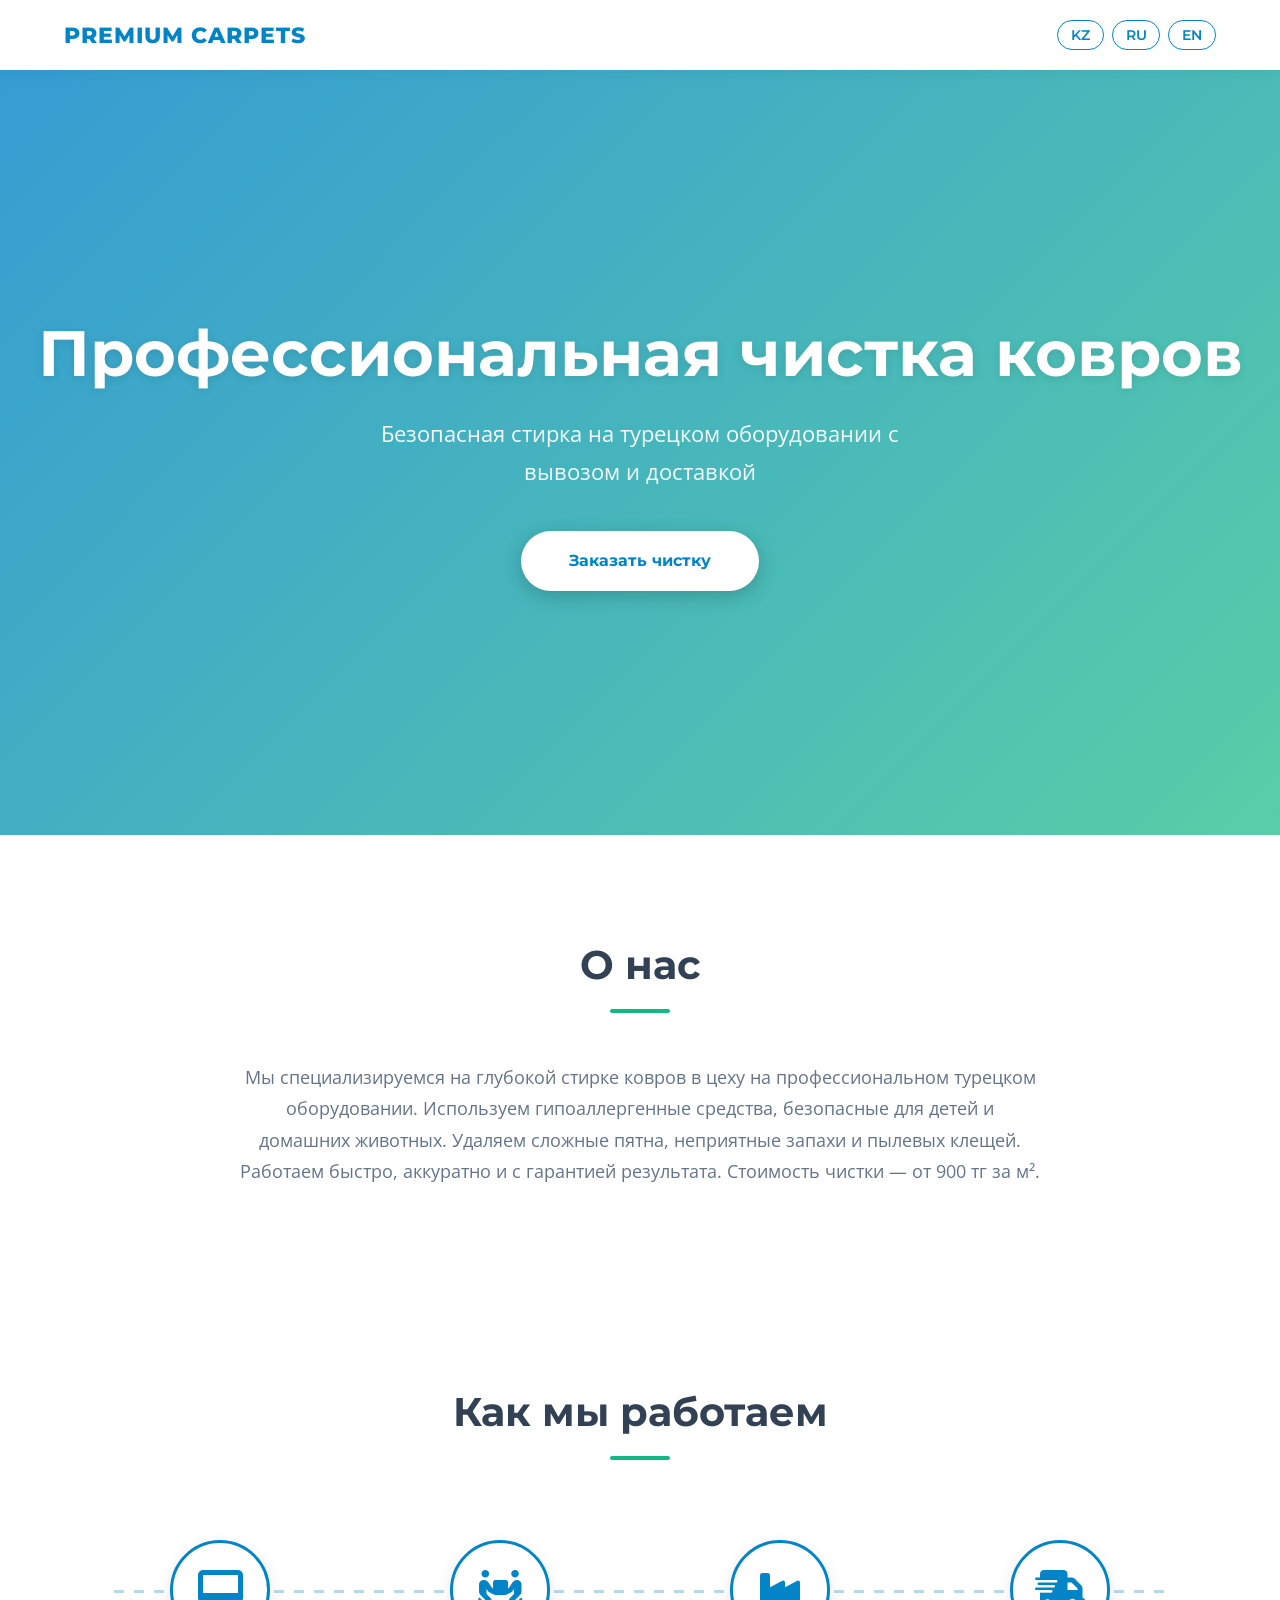
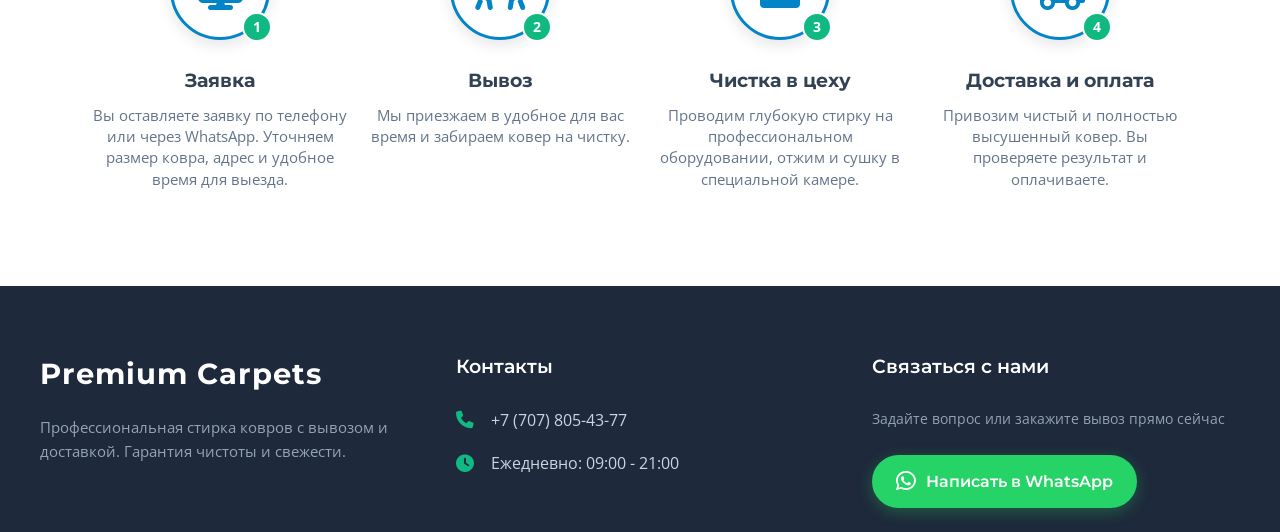
==== index.html @ a680f784 "Add files via upload" ====
<!DOCTYPE html>
<html lang="ru">
<head>
    <meta charset="UTF-8">
    <meta name="viewport" content="width=device-width, initial-scale=1.0, viewport-fit=cover">
    <meta name="theme-color" content="#f5ede4">
    <title>Premium Carpets</title>
<!-- Ускорение (оставляем) -->
<link rel="preconnect" href="https://fonts.googleapis.com">
<link rel="preconnect" href="https://fonts.gstatic.com" crossorigin>

<!-- НОВЫЕ ШРИФТЫ (Свежие, современные) -->
<link href="https://fonts.googleapis.com/css2?family=Montserrat:wght@500;600;700&family=Open+Sans:wght@400;600&display=swap" rel="stylesheet">
<link rel="stylesheet" href="https://cdnjs.cloudflare.com/ajax/libs/font-awesome/6.4.0/css/all.min.css">
<!-- ВАШ ФАЙЛ СТИЛЕЙ (Обязательно оставляем) -->
<link rel="stylesheet" href="styles.css">
</head>
<body>
    <nav class="navbar">
        <div class="logo">Premium Carpets</div>
        <div class="lang-switch">
            <button onclick="setLang('kz')">KZ</button>
            <button onclick="setLang('ru')">RU</button>
            <button onclick="setLang('en')">EN</button>
        </div>
    </nav>

   <header class="hero">
    <div class="hero-content">
        <h1 data-lang-ru="Профессиональная чистка ковров" 
            data-lang-kz="Кілемдерді кәсіби тазалау" 
            data-lang-en="Professional Carpet Cleaning">
            Профессиональная чистка ковров
        </h1>
        <p data-lang-ru="Безопасная стирка на турецком оборудовании с вывозом и доставкой" 
           data-lang-kz="Түрік жабдықтарымен қауіпсіз жуу, алып кету және жеткізу" 
           data-lang-en="Safe washing using Turkish equipment with pickup and delivery">
            Безопасная стирка на турецком оборудовании с вывозом и доставкой
        </p>
        <!-- Добавили кнопку призыва к действию -->
        <a href="#contacts" class="cta-button" 
           data-lang-ru="Заказать чистку" 
           data-lang-kz="Тапсырыс беру" 
           data-lang-en="Order Cleaning">Заказать чистку</a>
    </div>
</header>

    <section id="about" class="section">
        <h2 data-lang-ru="О нас" data-lang-kz="Біз туралы" data-lang-en="About us">О нас</h2>
        <p class="about-text" 
   data-lang-ru="Мы специализируемся на глубокой стирке ковров в цеху на профессиональном турецком оборудовании. Используем гипоаллергенные средства, безопасные для детей и домашних животных. Удаляем сложные пятна, неприятные запахи и пылевых клещей.

Работаем быстро, аккуратно и с гарантией результата.
Стоимость чистки — от 900 тг за м²." 
   data-lang-kz="Біз кілемдерге бастапқы түрін қайтарамыз. Балалар мен жануарларға қауіпсіз гипоаллергенді сусабындарды қолданамыз. Дақтарды, иістерді және шаң кенелерін 99% кетіреміз." 
   data-lang-en="We restore carpets to their original look using hypoallergenic shampoos safe for kids and pets. We remove 99% of stains, odors, and dust mites.">
   Мы специализируемся на глубокой стирке ковров в цеху на профессиональном турецком оборудовании. Используем гипоаллергенные средства, безопасные для детей и домашних животных. Удаляем сложные пятна, неприятные запахи и пылевых клещей.

Работаем быстро, аккуратно и с гарантией результата.
Стоимость чистки — от 900 тг за м².
</p>
    </section>

<section id="process" class="section">
    <h2 data-lang-ru="Как мы работаем" data-lang-kz="Біз қалай жұмыс істейміз" data-lang-en="How we work">Как мы работаем</h2>
    
    <div class="process-container">
        <!-- Шаг 1 -->
        <div class="process-step">
            <div class="step-icon-wrap">
                <i class="fa-solid fa-desktop"></i> <!-- Иконка компьютера -->
                <span class="step-number">1</span>
            </div>
            <h3 data-lang-ru="Заявка" data-lang-kz="Өтініш" data-lang-en="Request">Заявка</h3>
            <p data-lang-ru="Вы оставляете заявку по телефону или через WhatsApp. Уточняем размер ковра, адрес и удобное время для выезда." 
               data-lang-kz="Сіз сайтта немесе телефон арқылы өтінім қалдырасыз" 
               data-lang-en="You leave a request on the site">Вы оставляете заявку по телефону или через WhatsApp. Уточняем размер ковра, адрес и удобное время для выезда.</p>
        </div>

        <!-- Шаг 2 -->
        <div class="process-step">
            <div class="step-icon-wrap">
                <i class="fa-solid fa-people-carry-box"></i> <!-- Иконка грузчиков -->
                <span class="step-number">2</span>
            </div>
            <h3 data-lang-ru="Вывоз" data-lang-kz="Алып кету" data-lang-en="Pick up">Вывоз</h3>
            <p data-lang-ru="Мы приезжаем в удобное для вас время и забираем ковер на чистку." 
               data-lang-kz="Біз келіп, кілемді жинап, алып кетеміз" 
               data-lang-en="We come and pick up the carpet">Мы приезжаем в удобное для вас время и забираем ковер на чистку.</p>
        </div>

        <!-- Шаг 3 -->
        <div class="process-step">
            <div class="step-icon-wrap">
                <i class="fa-solid fa-industry"></i> <!-- Иконка фабрики/цеха -->
                <span class="step-number">3</span>
            </div>
            <h3 data-lang-ru="Чистка в цеху" data-lang-kz="Цехта тазалау" data-lang-en="Factory cleaning">Чистка в цеху</h3>
            <p data-lang-ru="Проводим глубокую стирку на профессиональном оборудовании, отжим и сушку в специальной камере." 
               data-lang-kz="Арнайы камерада жуу, сыгымдау және кептіру" 
               data-lang-en="Washing and drying in a special chamber">Проводим глубокую стирку на профессиональном оборудовании, отжим и сушку в специальной камере.</p>
        </div>

        <!-- Шаг 4 -->
        <div class="process-step">
            <div class="step-icon-wrap">
                <i class="fa-solid fa-truck-fast"></i> <!-- Иконка грузовика -->
                <span class="step-number">4</span>
            </div>
            <h3 data-lang-ru="Доставка и оплата" data-lang-kz="Жеткізу және төлеу" data-lang-en="Delivery & Pay">Доставка и оплата</h3>
            <p data-lang-ru="Привозим чистый и полностью высушенный ковер. Вы проверяете результат и оплачиваете." 
               data-lang-kz="Таза кілемді әкелеміз, сіз тексеріп, төлейсіз" 
               data-lang-en="We deliver, you check and pay">Привозим чистый и полностью высушенный ковер. Вы проверяете результат и оплачиваете.</p>
        </div>
    </div>
</section>



   <footer id="contacts" class="footer">
    <div class="footer-container">
        
        <!-- Колонка 1: Логотип и описание -->
        <div class="footer-col">
            <div class="footer-logo">Premium Carpets</div>
            <p class="footer-desc" 
               data-lang-ru="Профессиональная стирка ковров с вывозом и доставкой. Гарантия чистоты и свежести." 
               data-lang-kz="Кілемдерді алып кету және жеткізу арқылы кәсіби жуу. Тазалық пен балғындық кепілдігі." 
               data-lang-en="Professional carpet cleaning with pickup and delivery. Guarantee of cleanliness.">
               Профессиональная стирка ковров с вывозом и доставкой. Гарантия чистоты и свежести.
            </p>
        </div>

        <!-- Колонка 2: Контакты -->
        <div class="footer-col">
            <h3 data-lang-ru="Контакты" data-lang-kz="Байланыс" data-lang-en="Contacts">Контакты</h3>
            <ul class="contact-list">
                <li>
                    <i class="fa-solid fa-phone"></i>
                    <a href="tel:+77078054377">+7 (707) 805-43-77</a>
                </li>
                <li>
                    <i class="fa-solid fa-clock"></i>
                    <span data-lang-ru="Ежедневно: 09:00 - 21:00" data-lang-kz="Күнделікті: 09:00 - 21:00" data-lang-en="Daily: 09:00 - 21:00">Ежедневно: 09:00 - 21:00</span>
                </li>
            </ul>
        </div>

        <!-- Колонка 3: Кнопка WhatsApp -->
        <div class="footer-col">
            <h3 data-lang-ru="Связаться с нами" data-lang-kz="Бізбен байланысу" data-lang-en="Contact Us">Связаться с нами</h3>
            <p class="footer-subtext" data-lang-ru="Задайте вопрос или закажите вывоз прямо сейчас" data-lang-kz="Сұрақ қойыңыз немесе қазір тапсырыс беріңіз" data-lang-en="Ask a question or order now">Задайте вопрос или закажите вывоз прямо сейчас</p>
            
            <!-- ВАЖНО: Замените номер телефона после wa.me/ на свой (без плюса, начиная с 7) -->
            <a href="https://wa.me/77078054377" class="whatsapp-btn" target="_blank">
                <i class="fa-brands fa-whatsapp"></i> 
                <span data-lang-ru="Написать в WhatsApp" data-lang-kz="WhatsApp-қа жазу" data-lang-en="Chat on WhatsApp">Написать в WhatsApp</span>
            </a>
            
        </div>
    </div>
</footer>

    <script>
        function setLang(lang) {
            document.querySelectorAll('[data-lang-ru]').forEach(el => {
                const text = el.getAttribute('data-lang-' + lang);
                if (text) el.textContent = text;
            });
        }
    </script>
</body>
</html>
---- styles.css ----
:root {
    /* Новая палитра "Свежесть и Чистота" */
    --primary-color: #0284c7;  /* Насыщенный синий */
    --primary-light: #e0f2fe;  /* Светло-голубой фон */
    --accent-color: #10b981;   /* Мятный/Зеленый для акцентов */
    --bg-color: #ffffff;       /* Чистый белый */
    --text-main: #334155;      /* Темно-серый текст */
    --text-light: #64748b;     /* Светло-серый текст */
    --navbar-bg: rgba(255, 255, 255, 0.95);
    --shadow-soft: 0 10px 40px -10px rgba(0,0,0,0.08);
}

* {
    margin: 0;
    padding: 0;
    box-sizing: border-box;
}

body {
    background-color: var(--bg-color);
    color: var(--text-main);
    font-family: 'Open Sans', sans-serif; /* Читабельный шрифт */
    line-height: 1.7;
}

h1, h2, h3, .logo {
    font-family: 'Montserrat', sans-serif; /* Современный заголовок */
    font-weight: 700;
}

/* Навигация */
.navbar {
    display: flex;
    justify-content: space-between;
    align-items: center;
    padding: 1rem 5%;
    background-color: var(--navbar-bg);
    box-shadow: 0 2px 15px rgba(0,0,0,0.05); /* Легкая тень вместо рамки */
    position: sticky;
    top: 0;
    z-index: 100;
    backdrop-filter: blur(10px); /* Эффект матового стекла */
}

.logo {
    font-size: 1.4rem;
    color: var(--primary-color);
    text-transform: uppercase;
    letter-spacing: 1px;
    font-weight: 800;
}

.lang-switch {
    display: flex;
    gap: 0.5rem;
}

.lang-switch button {
    background: transparent;
    border: 1px solid var(--primary-color);
    color: var(--primary-color);
    padding: 0.4rem 0.8rem;
    cursor: pointer;
    border-radius: 50px; /* Закругленные кнопки */
    font-family: 'Montserrat', sans-serif;
    font-size: 0.85rem;
    font-weight: 600;
    transition: all 0.3s ease;
}

.lang-switch button:hover,
.lang-switch button:active {
    background: var(--primary-color);
    color: #fff;
    box-shadow: 0 4px 12px rgba(2, 132, 199, 0.3);
}

/* Герой (Главный экран) */
.hero {
    min-height: 85vh;
    /* Мы накладываем синий градиент поверх вашего фото, чтобы текст читался */
    background: linear-gradient(135deg, rgba(2, 132, 199, 0.8), rgba(16, 185, 129, 0.7)),
                url('https://png.pngtree.com/thumb_back/fh260/background/20221015/pngtree-automatic-industrial-line-for-washing-and-cleaning-carpets-photo-image_39717908.jpg') center/cover no-repeat;
    
    display: flex;
    align-items: center;
    justify-content: center;
    text-align: center;
    padding: 4rem 1.5rem;
    color: white;
}

.hero h1 {
    font-size: clamp(2rem, 5vw, 4rem);
    margin-bottom: 1.5rem;
    line-height: 1.2;
    text-shadow: 0 2px 10px rgba(0,0,0,0.1);
}

.hero p {
    font-size: clamp(1.1rem, 2vw, 1.4rem);
    max-width: 600px;
    margin: 0 auto 2.5rem;
    font-weight: 400;
    opacity: 0.95;
}

/* Кнопка действия */
.cta-button {
    display: inline-block;
    padding: 1rem 3rem;
    background-color: white;
    color: var(--primary-color);
    text-decoration: none;
    font-weight: 700;
    font-family: 'Montserrat', sans-serif;
    border-radius: 50px;
    box-shadow: 0 5px 20px rgba(0,0,0,0.2);
    transition: transform 0.3s, box-shadow 0.3s;
}

.cta-button:hover {
    transform: translateY(-3px);
    box-shadow: 0 8px 25px rgba(0,0,0,0.25);
}

/* Секции */
.section {
    padding: 6rem 5%;
    text-align: center;
}

.section h2 {
    color: var(--text-main);
    font-size: 2.5rem;
    margin-bottom: 1rem;
    position: relative;
    display: inline-block;
}

/* Линия подчеркивания под заголовком */
.section h2::after {
    content: '';
    display: block;
    width: 60px;
    height: 4px;
    background: var(--accent-color);
    margin: 10px auto 0;
    border-radius: 2px;
}

.about-text {
    max-width: 800px;
    margin: 2rem auto 0;
    font-size: 1.15rem;
    color: var(--text-light);
}

.bg-light {
    background-color: var(--primary-light); /* Светло-голубой фон */
}

/* Процесс работы (Сетка) */
/* Контейнер для этапов */
.process-container {
    display: flex;
    justify-content: space-between;
    align-items: flex-start;
    max-width: 1200px;
    margin: 4rem auto 0;
    position: relative;
    padding: 0 1rem;
}

/* Линия, соединяющая этапы (серый пунктир) */
.process-container::before {
    content: '';
    position: absolute;
    top: 50px; /* Высота линии (середина иконки) */
    left: 50px;
    right: 50px;
    height: 3px;
    background-image: linear-gradient(to right, var(--primary-color) 50%, transparent 50%);
    background-size: 20px 100%; /* Размер пунктира */
    background-repeat: repeat-x;
    z-index: 0;
    opacity: 0.3;
}

/* Отдельный шаг */
.process-step {
    flex: 1;
    text-align: center;
    position: relative;
    padding: 0 10px;
    z-index: 1; /* Чтобы быть выше линии */
}

/* Круг с иконкой */
.step-icon-wrap {
    width: 100px;
    height: 100px;
    background-color: white;
    border: 3px solid var(--primary-color);
    border-radius: 50%;
    display: flex;
    align-items: center;
    justify-content: center;
    margin: 0 auto 1.5rem;
    position: relative;
    box-shadow: 0 5px 15px rgba(0,0,0,0.1);
    transition: transform 0.3s ease;
}

.process-step:hover .step-icon-wrap {
    transform: scale(1.1);
    background-color: var(--primary-light);
}

/* Сама иконка внутри круга */
.step-icon-wrap i {
    font-size: 2.5rem;
    color: var(--primary-color);
}

/* Маленький кружок с номером (1, 2, 3...) */
.step-number {
    position: absolute;
    bottom: -5px;
    right: -5px;
    width: 30px;
    height: 30px;
    background-color: var(--accent-color); /* Зеленый/Мятный цвет */
    color: white;
    border-radius: 50%;
    display: flex;
    align-items: center;
    justify-content: center;
    font-weight: bold;
    font-size: 0.9rem;
    border: 2px solid white;
}

/* Заголовки этапов */
.process-step h3 {
    font-size: 1.2rem;
    margin-bottom: 0.5rem;
    color: var(--text-main);
    font-weight: 700;
}

/* Текст описания */
.process-step p {
    font-size: 0.95rem;
    color: var(--text-light);
    line-height: 1.4;
}

/* АДАПТАЦИЯ ДЛЯ ТЕЛЕФОНОВ */
@media (max-width: 768px) {
    .process-container {
        flex-direction: column;
        align-items: center;
        gap: 3rem;
    }

    /* Скрываем горизонтальную линию на телефонах */
    .process-container::before {
        display: none; 
    }
    
    /* Можно добавить вертикальную линию, если хочется */
    .process-step::after {
        content: '';
        position: absolute;
        bottom: -2rem;
        left: 50%;
        width: 2px;
        height: 2rem;
        background: #ccc;
        transform: translateX(-50%);
    }
    
    .process-step:last-child::after {
        display: none;
    }
}

.process-item:hover {
    transform: translateY(-10px);
}

.process-item .icon {
    font-size: 3.5rem;
    margin-bottom: 1.5rem;
    display: block;
}

.process-item h3 {
    color: var(--primary-color);
    margin-bottom: 1rem;
    font-size: 1.3rem;
}

/* Галерея */
.gallery-grid {
    display: grid;
    grid-template-columns: repeat(auto-fit, minmax(300px, 1fr));
    gap: 2rem;
    max-width: 1200px;
    margin: 3rem auto 0;
}

.gallery-grid img {
    width: 100%;
    height: 300px;
    object-fit: cover;
    border-radius: 15px; /* Скругленные углы */
    box-shadow: var(--shadow-soft);
    transition: transform 0.4s ease;
}

.gallery-grid img:hover {
    transform: scale(1.02);
}

/* Современный Футер */
.footer {
    background-color: #1e293b; /* Темно-синий/серый цвет (очень современно) */
    color: #f1f5f9;
    padding: 4rem 1.5rem 1.5rem;
    font-family: 'Open Sans', sans-serif;
    margin-top: auto;
}

.footer-container {
    max-width: 1200px;
    margin: 0 auto;
    display: grid;
    grid-template-columns: repeat(auto-fit, minmax(280px, 1fr)); /* Адаптивные колонки */
    gap: 3rem;
}

/* Логотип в футере */
.footer-logo {
    font-family: 'Montserrat', sans-serif;
    font-size: 1.8rem;
    font-weight: 700;
    color: white;
    margin-bottom: 1rem;
    letter-spacing: 1px;
}

.footer-desc {
    color: #94a3b8; /* Светло-серый текст */
    line-height: 1.6;
    font-size: 0.95rem;
}

/* Заголовки колонок */
.footer-col h3 {
    font-family: 'Montserrat', sans-serif;
    font-size: 1.2rem;
    color: white;
    margin-bottom: 1.5rem;
    font-weight: 600;
}

/* Список контактов */
.contact-list {
    list-style: none;
    padding: 0;
}

.contact-list li {
    display: flex;
    align-items: center;
    margin-bottom: 1rem;
    color: #cbd5e1;
}

.contact-list li i {
    color: var(--accent-color); /* Зеленый/Мятный цвет иконок */
    width: 25px;
    font-size: 1.1rem;
    margin-right: 10px;
}

.contact-list a {
    color: #cbd5e1;
    text-decoration: none;
    transition: color 0.3s;
}

.contact-list a:hover {
    color: var(--primary-color); /* Голубой при наведении */
}

/* КНОПКА WHATSAPP */
.whatsapp-btn {
    display: inline-flex;
    align-items: center;
    justify-content: center;
    background-color: #25D366; /* Официальный цвет WhatsApp */
    color: white;
    text-decoration: none;
    padding: 0.8rem 1.5rem;
    border-radius: 50px;
    font-weight: 600;
    font-family: 'Montserrat', sans-serif;
    margin-top: 1rem;
    transition: transform 0.3s, box-shadow 0.3s;
    box-shadow: 0 4px 15px rgba(37, 211, 102, 0.3);
}

.whatsapp-btn i {
    font-size: 1.4rem;
    margin-right: 10px;
}

.whatsapp-btn:hover {
    transform: translateY(-3px);
    box-shadow: 0 6px 20px rgba(37, 211, 102, 0.5);
    background-color: #20bd5a;
}

.footer-subtext {
    color: #94a3b8;
    font-size: 0.9rem;
    margin-bottom: 0.5rem;
}

/* Соцсети (Инстаграм) */
.social-links {
    margin-top: 1.5rem;
}

.social-links a {
    display: inline-flex;
    align-items: center;
    justify-content: center;
    width: 40px;
    height: 40px;
    background: rgba(255,255,255,0.1);
    color: white;
    border-radius: 50%;
    margin-right: 10px;
    transition: all 0.3s;
    text-decoration: none;
}

.social-links a:hover {
    background: var(--primary-color);
    transform: translateY(-3px);
}

/* Копирайт (нижняя полоска) */
.copyright {
    text-align: center;
    margin-top: 4rem;
    padding-top: 2rem;
    border-top: 1px solid rgba(255,255,255,0.1);
    color: #64748b;
    font-size: 0.9rem;
}

/* Мобильная адаптация */
@media (max-width: 768px) {
    .hero h1 { font-size: 2.2rem; }
    .section { padding: 4rem 5%; }
    .gallery-grid { grid-template-columns: 1fr; }
    .navbar { flex-wrap: wrap; gap: 1rem; justify-content: center; }
}
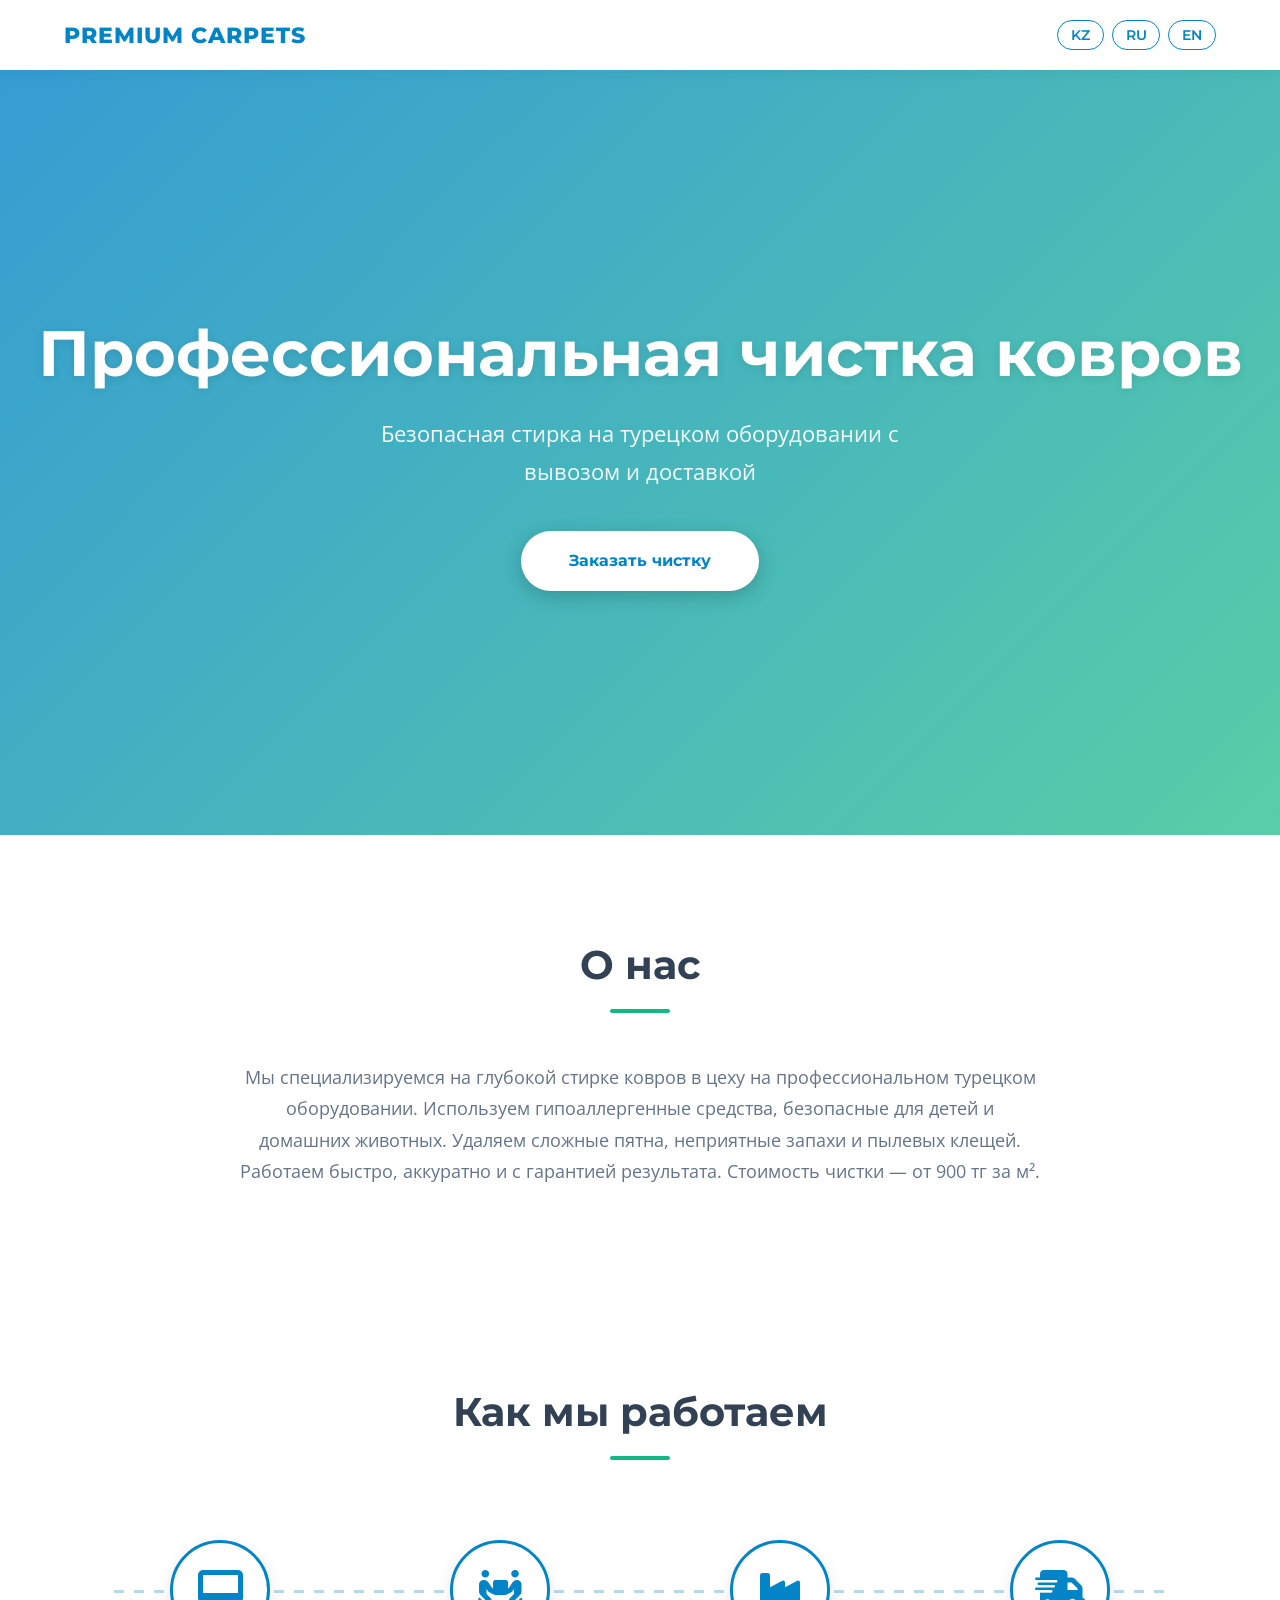
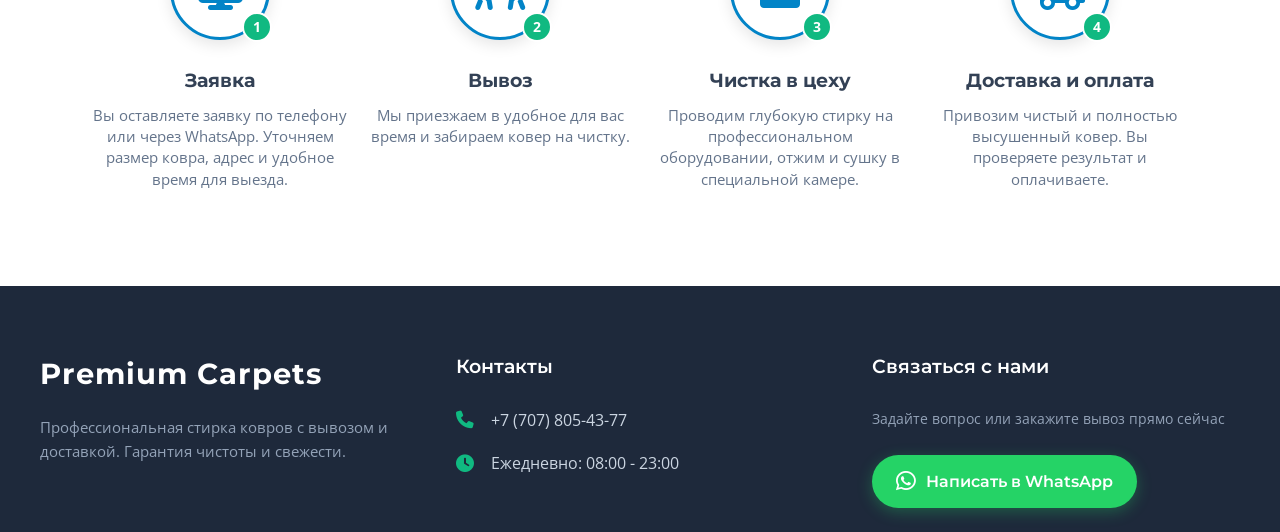
==== commit 4236e99f: "version 2" ====
--- a/index.html
+++ b/index.html
@@ -5,14 +5,11 @@
     <meta name="viewport" content="width=device-width, initial-scale=1.0, viewport-fit=cover">
     <meta name="theme-color" content="#f5ede4">
     <title>Premium Carpets</title>
-<!-- Ускорение (оставляем) -->
 <link rel="preconnect" href="https://fonts.googleapis.com">
 <link rel="preconnect" href="https://fonts.gstatic.com" crossorigin>
 
-<!-- НОВЫЕ ШРИФТЫ (Свежие, современные) -->
 <link href="https://fonts.googleapis.com/css2?family=Montserrat:wght@500;600;700&family=Open+Sans:wght@400;600&display=swap" rel="stylesheet">
 <link rel="stylesheet" href="https://cdnjs.cloudflare.com/ajax/libs/font-awesome/6.4.0/css/all.min.css">
-<!-- ВАШ ФАЙЛ СТИЛЕЙ (Обязательно оставляем) -->
 <link rel="stylesheet" href="styles.css">
 </head>
 <body>
@@ -37,7 +34,7 @@
            data-lang-en="Safe washing using Turkish equipment with pickup and delivery">
             Безопасная стирка на турецком оборудовании с вывозом и доставкой
         </p>
-        <!-- Добавили кнопку призыва к действию -->
+        <!-- кнопка призыва к действию -->
         <a href="#contacts" class="cta-button" 
            data-lang-ru="Заказать чистку" 
            data-lang-kz="Тапсырыс беру" 
@@ -51,8 +48,10 @@
    data-lang-ru="Мы специализируемся на глубокой стирке ковров в цеху на профессиональном турецком оборудовании. Используем гипоаллергенные средства, безопасные для детей и домашних животных. Удаляем сложные пятна, неприятные запахи и пылевых клещей.
 
 Работаем быстро, аккуратно и с гарантией результата.
+
 Стоимость чистки — от 900 тг за м²." 
-   data-lang-kz="Біз кілемдерге бастапқы түрін қайтарамыз. Балалар мен жануарларға қауіпсіз гипоаллергенді сусабындарды қолданамыз. Дақтарды, иістерді және шаң кенелерін 99% кетіреміз." 
+   data-lang-kz="Біз кілемдерге бастапқы түрін қайтарамыз. Балалар мен жануарларға қауіпсіз гипоаллергенді сусабындарды қолданамыз. Дақтарды, иістерді және шаң кенелерін 99% кетіреміз.
+   Тазалау құны: м² үшін 900 теңгеден " 
    data-lang-en="We restore carpets to their original look using hypoallergenic shampoos safe for kids and pets. We remove 99% of stains, odors, and dust mites.">
    Мы специализируемся на глубокой стирке ковров в цеху на профессиональном турецком оборудовании. Используем гипоаллергенные средства, безопасные для детей и домашних животных. Удаляем сложные пятна, неприятные запахи и пылевых клещей.
 
@@ -85,7 +84,7 @@
             </div>
             <h3 data-lang-ru="Вывоз" data-lang-kz="Алып кету" data-lang-en="Pick up">Вывоз</h3>
             <p data-lang-ru="Мы приезжаем в удобное для вас время и забираем ковер на чистку." 
-               data-lang-kz="Біз келіп, кілемді жинап, алып кетеміз" 
+               data-lang-kz="Біз келіп кілемді алып кетеміз" 
                data-lang-en="We come and pick up the carpet">Мы приезжаем в удобное для вас время и забираем ковер на чистку.</p>
         </div>
 
@@ -141,7 +140,7 @@
                 </li>
                 <li>
                     <i class="fa-solid fa-clock"></i>
-                    <span data-lang-ru="Ежедневно: 09:00 - 21:00" data-lang-kz="Күнделікті: 09:00 - 21:00" data-lang-en="Daily: 09:00 - 21:00">Ежедневно: 09:00 - 21:00</span>
+                    <span data-lang-ru="Ежедневно: 08:00 - 23:00" data-lang-kz="Күнделікті: 09:00 - 21:00" data-lang-en="Daily: 09:00 - 21:00">Ежедневно: 08:00 - 23:00</span>
                 </li>
             </ul>
         </div>
@@ -170,4 +169,4 @@
         }
     </script>
 </body>
-</html>+</html>
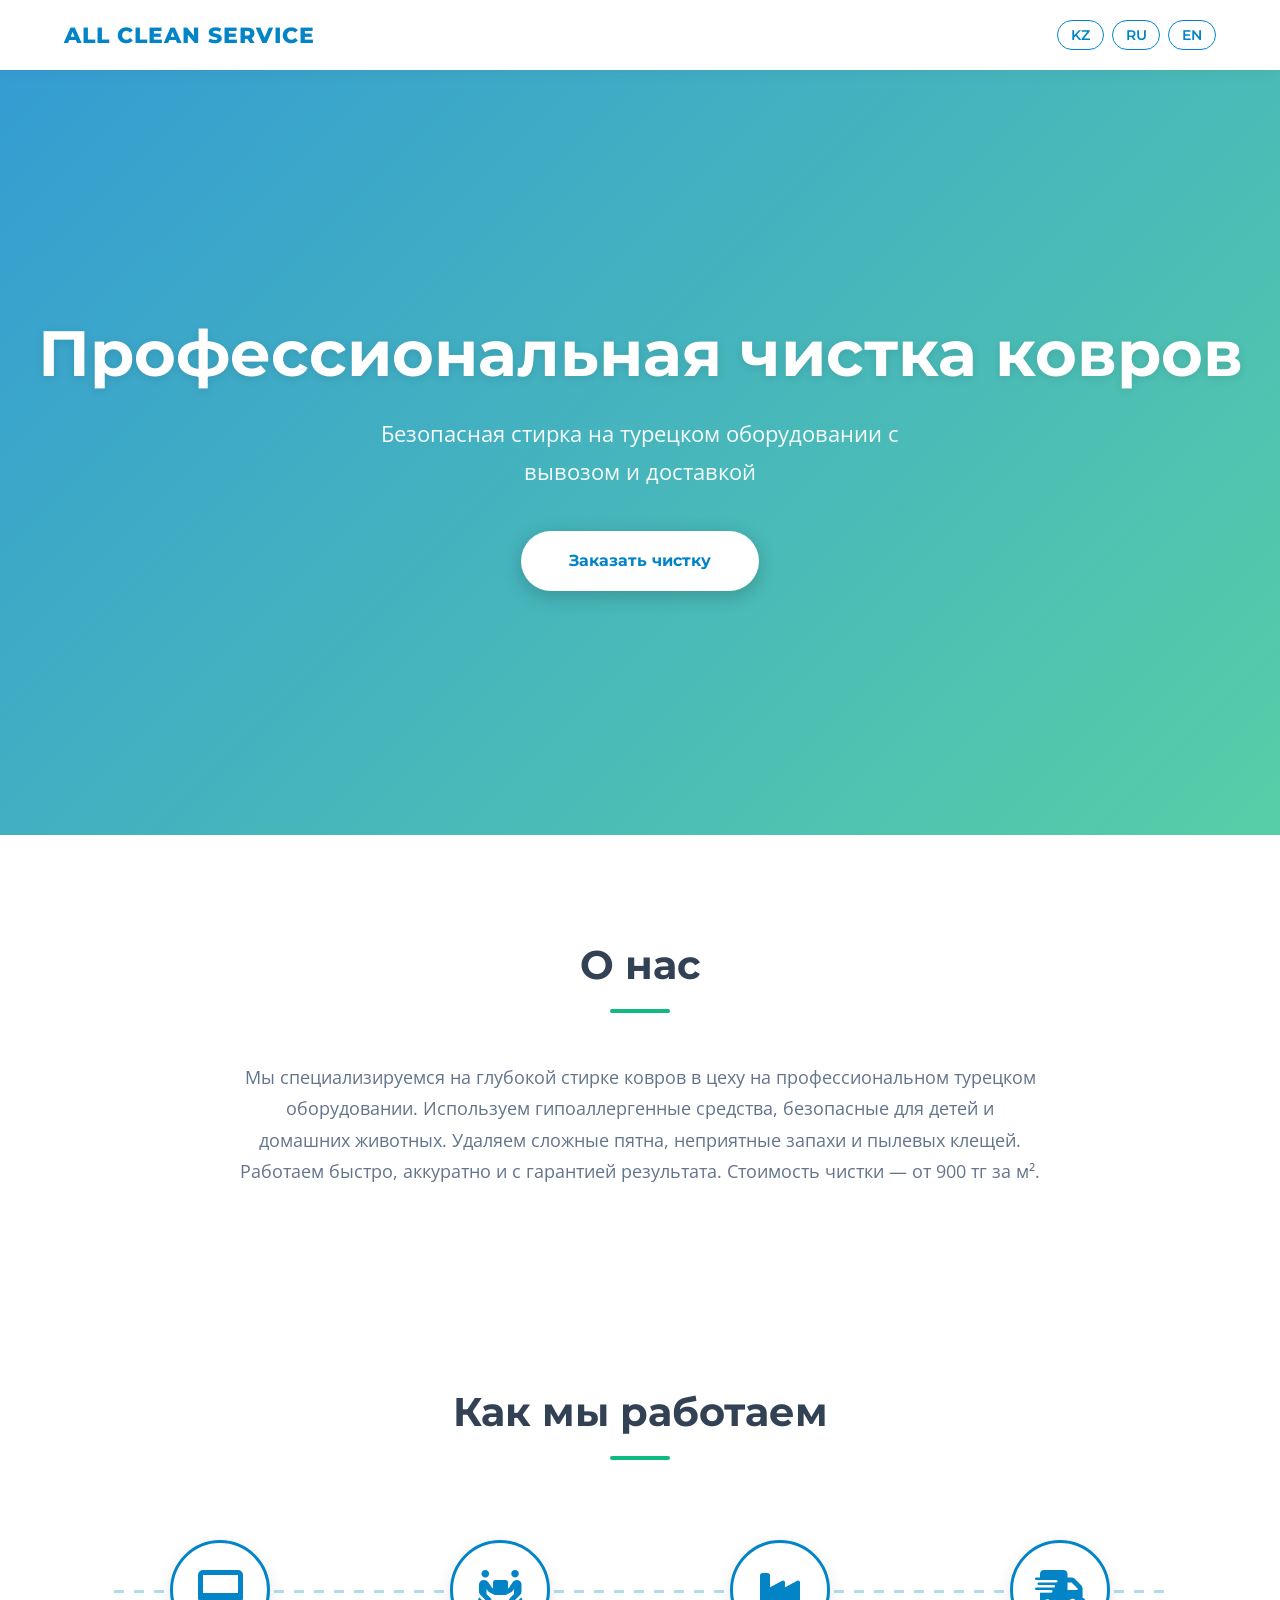
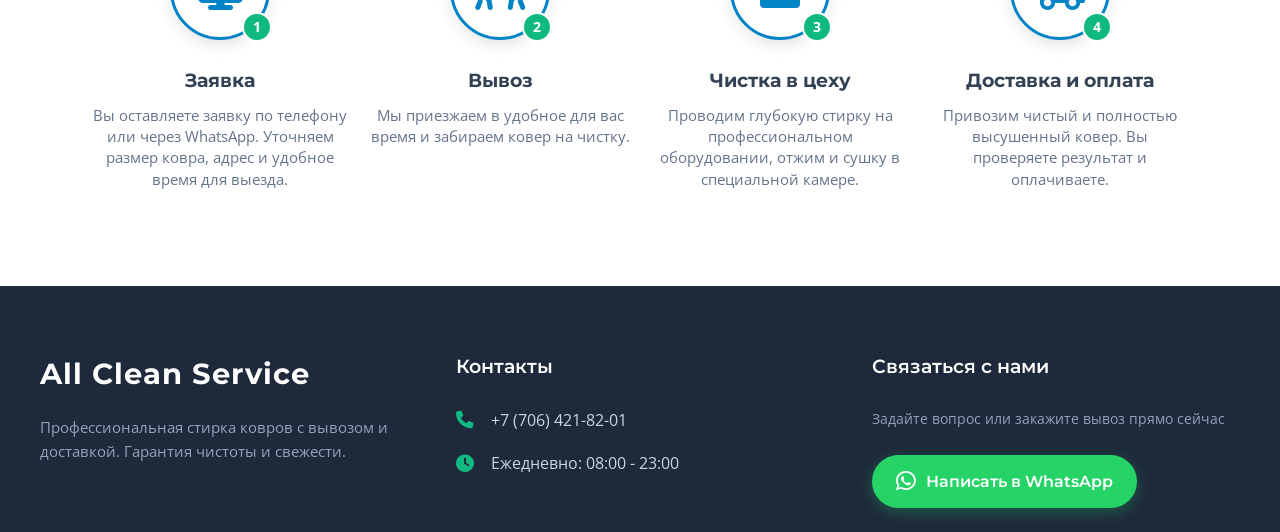
==== commit ef5bd680: "Update index.html" ====
--- a/index.html
+++ b/index.html
@@ -4,7 +4,7 @@
     <meta charset="UTF-8">
     <meta name="viewport" content="width=device-width, initial-scale=1.0, viewport-fit=cover">
     <meta name="theme-color" content="#f5ede4">
-    <title>Premium Carpets</title>
+    <title>All Clean Service</title>
 <link rel="preconnect" href="https://fonts.googleapis.com">
 <link rel="preconnect" href="https://fonts.gstatic.com" crossorigin>
 
@@ -14,7 +14,7 @@
 </head>
 <body>
     <nav class="navbar">
-        <div class="logo">Premium Carpets</div>
+        <div class="logo">All Clean Service</div>
         <div class="lang-switch">
             <button onclick="setLang('kz')">KZ</button>
             <button onclick="setLang('ru')">RU</button>
@@ -121,7 +121,7 @@
         
         <!-- Колонка 1: Логотип и описание -->
         <div class="footer-col">
-            <div class="footer-logo">Premium Carpets</div>
+            <div class="footer-logo">All Clean Service</div>
             <p class="footer-desc" 
                data-lang-ru="Профессиональная стирка ковров с вывозом и доставкой. Гарантия чистоты и свежести." 
                data-lang-kz="Кілемдерді алып кету және жеткізу арқылы кәсіби жуу. Тазалық пен балғындық кепілдігі." 
@@ -136,11 +136,11 @@
             <ul class="contact-list">
                 <li>
                     <i class="fa-solid fa-phone"></i>
-                    <a href="tel:+77078054377">+7 (707) 805-43-77</a>
+                    <a href="tel:+77064218201">+7 (706) 421-82-01</a>
                 </li>
                 <li>
                     <i class="fa-solid fa-clock"></i>
-                    <span data-lang-ru="Ежедневно: 08:00 - 23:00" data-lang-kz="Күнделікті: 09:00 - 21:00" data-lang-en="Daily: 09:00 - 21:00">Ежедневно: 08:00 - 23:00</span>
+                    <span data-lang-ru="Ежедневно: 08:00 - 23:00" data-lang-kz="Күнделікті: 08:00 - 23:00" data-lang-en="Daily: 08:00 - 23:00">Ежедневно: 08:00 - 23:00</span>
                 </li>
             </ul>
         </div>
@@ -151,7 +151,7 @@
             <p class="footer-subtext" data-lang-ru="Задайте вопрос или закажите вывоз прямо сейчас" data-lang-kz="Сұрақ қойыңыз немесе қазір тапсырыс беріңіз" data-lang-en="Ask a question or order now">Задайте вопрос или закажите вывоз прямо сейчас</p>
             
             <!-- ВАЖНО: Замените номер телефона после wa.me/ на свой (без плюса, начиная с 7) -->
-            <a href="https://wa.me/77078054377" class="whatsapp-btn" target="_blank">
+            <a href="https://wa.me/77064218201" class="whatsapp-btn" target="_blank">
                 <i class="fa-brands fa-whatsapp"></i> 
                 <span data-lang-ru="Написать в WhatsApp" data-lang-kz="WhatsApp-қа жазу" data-lang-en="Chat on WhatsApp">Написать в WhatsApp</span>
             </a>
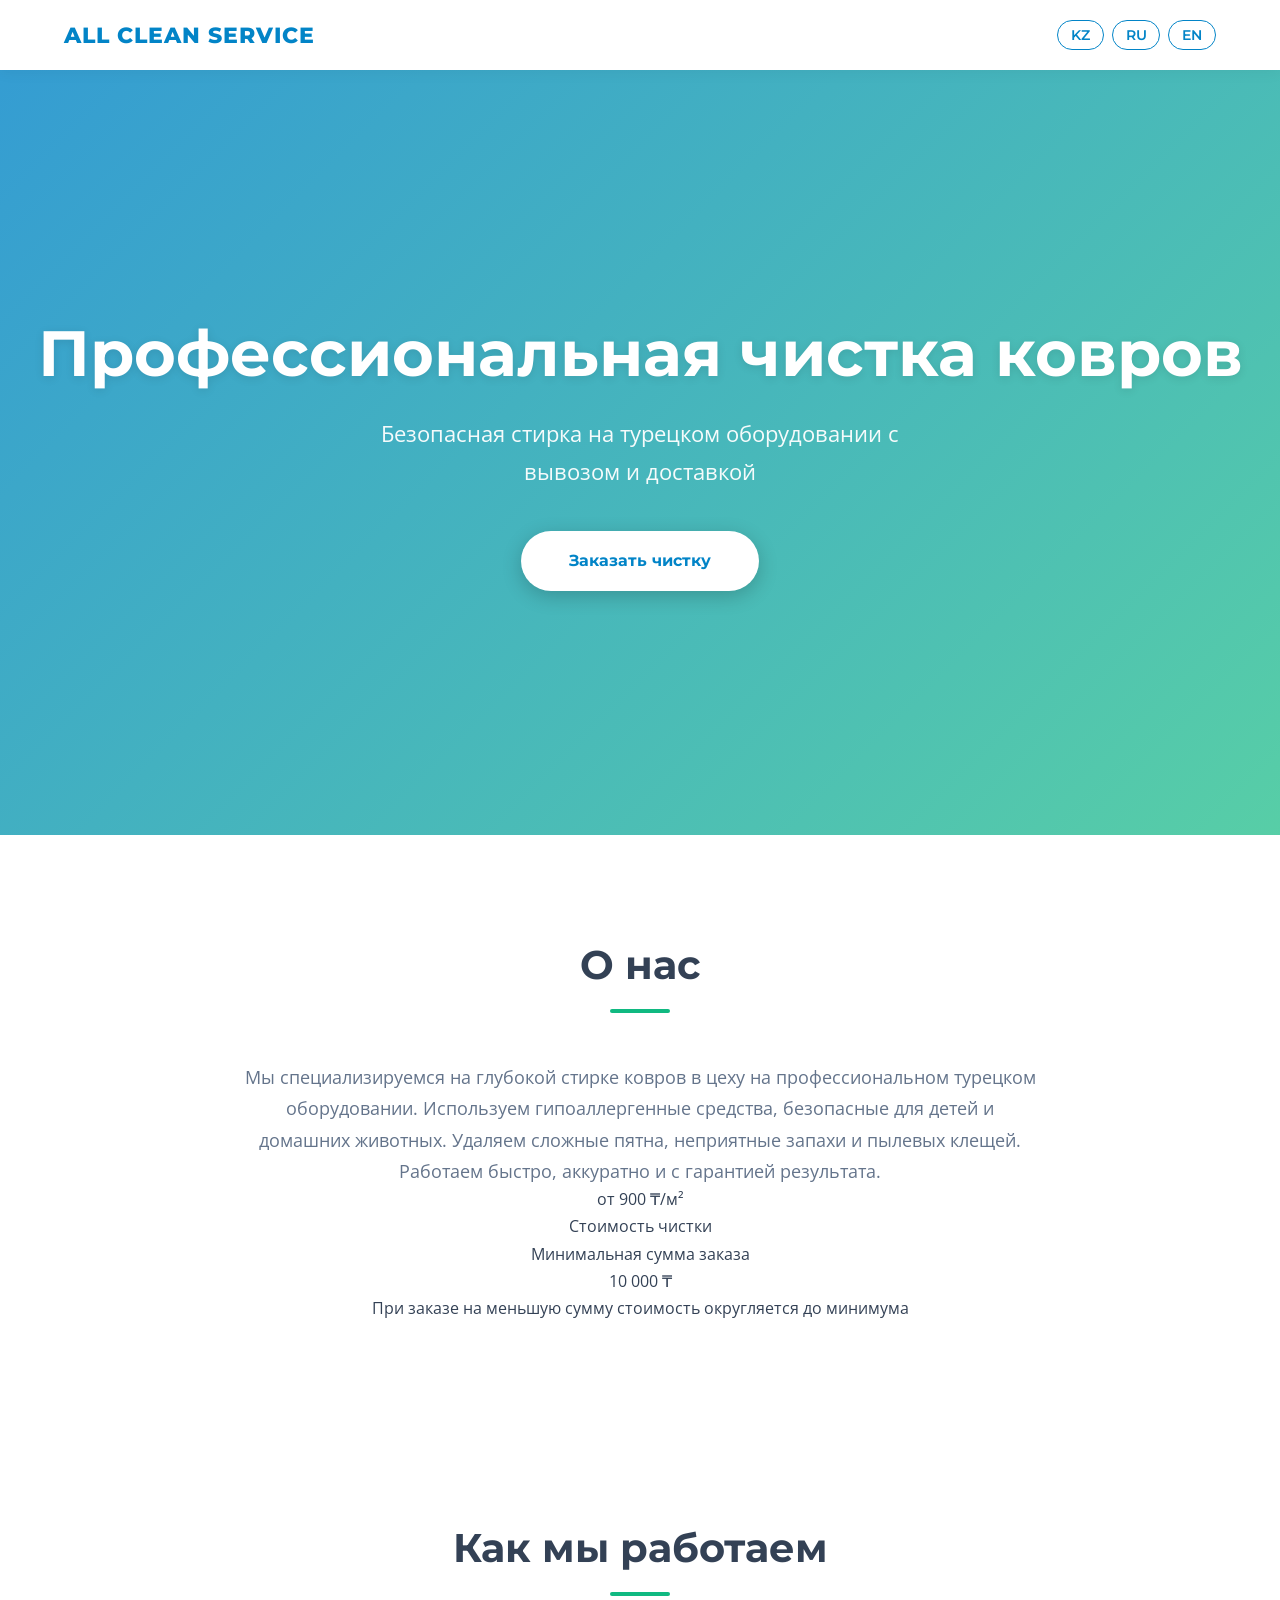
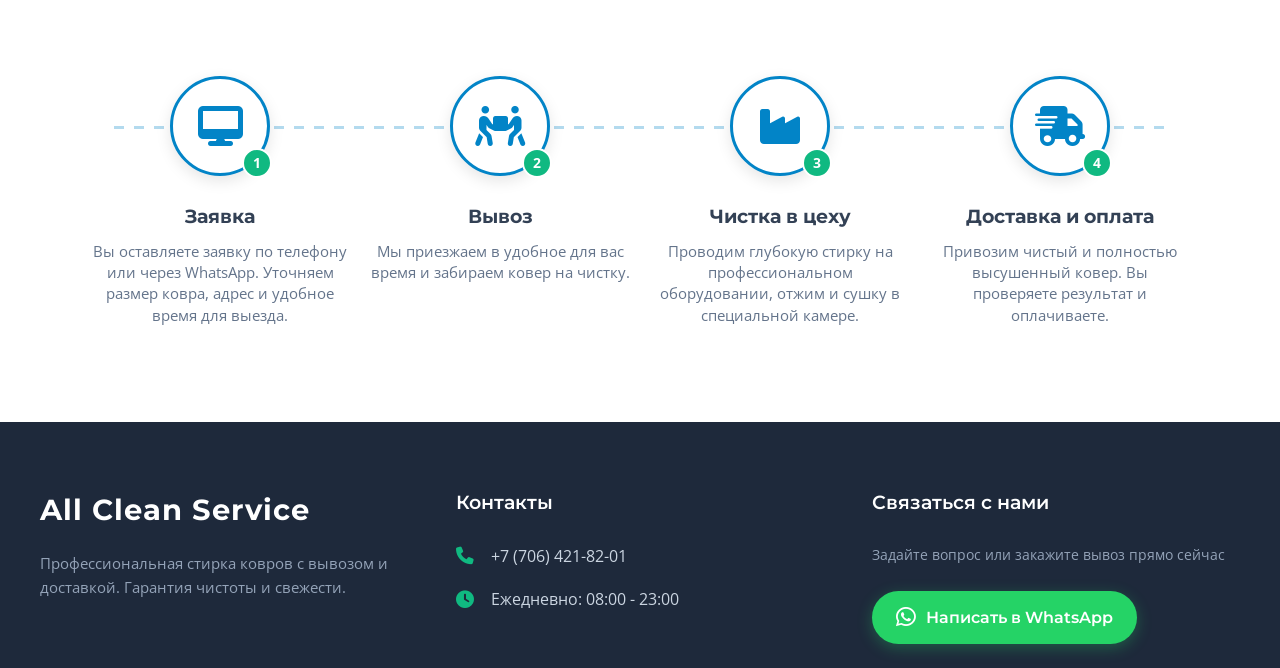
==== commit 5bd7aec1: "Update index.html" ====
--- a/index.html
+++ b/index.html
@@ -44,22 +44,62 @@
 
     <section id="about" class="section">
         <h2 data-lang-ru="О нас" data-lang-kz="Біз туралы" data-lang-en="About us">О нас</h2>
-        <p class="about-text" 
-   data-lang-ru="Мы специализируемся на глубокой стирке ковров в цеху на профессиональном турецком оборудовании. Используем гипоаллергенные средства, безопасные для детей и домашних животных. Удаляем сложные пятна, неприятные запахи и пылевых клещей.
+        
+        <div class="about-text-wrapper">
+            <p class="about-text" 
+               data-lang-ru="Мы специализируемся на глубокой стирке ковров в цеху на профессиональном турецком оборудовании. Используем гипоаллергенные средства, безопасные для детей и домашних животных. Удаляем сложные пятна, неприятные запахи и пылевых клещей.
+
+Работаем быстро, аккуратно и с гарантией результата." 
+               data-lang-kz="Біз кілемдерді цехта кәсіби түрік жабдығында терең жууға мамандандырылған. Балалар мен үй жануарларына қауіпсіз гипоаллергенді құралдарды қолданамыз. Күрделі дақтарды, жағымсыз иістерді және шаң кенелерін кетіреміз.
+
+Жылдам, ұқыпты және нәтижеге кепілдікпен жұмыс істейміз." 
+               data-lang-en="We specialize in deep carpet cleaning in our workshop using professional Turkish equipment. We use hypoallergenic products safe for children and pets. We remove tough stains, unpleasant odors, and dust mites.
+
+We work quickly, carefully, and with a guarantee of results.">
+                Мы специализируемся на глубокой стирке ковров в цеху на профессиональном турецком оборудовании. Используем гипоаллергенные средства, безопасные для детей и домашних животных. Удаляем сложные пятна, неприятные запахи и пылевых клещей.
 
 Работаем быстро, аккуратно и с гарантией результата.
-
-Стоимость чистки — от 900 тг за м²." 
-   data-lang-kz="Біз кілемдерге бастапқы түрін қайтарамыз. Балалар мен жануарларға қауіпсіз гипоаллергенді сусабындарды қолданамыз. Дақтарды, иістерді және шаң кенелерін 99% кетіреміз.
-   Тазалау құны: м² үшін 900 теңгеден " 
-   data-lang-en="We restore carpets to their original look using hypoallergenic shampoos safe for kids and pets. We remove 99% of stains, odors, and dust mites.">
-   Мы специализируемся на глубокой стирке ковров в цеху на профессиональном турецком оборудовании. Используем гипоаллергенные средства, безопасные для детей и домашних животных. Удаляем сложные пятна, неприятные запахи и пылевых клещей.
-
-Работаем быстро, аккуратно и с гарантией результата.
-Стоимость чистки — от 900 тг за м².
-</p>
+            </p>
+            
+            <div class="price-block">
+                <div class="price-card">
+                    <div class="price-info">
+                        <div class="price-main" 
+                             data-lang-ru="от 900 ₸/м²" 
+                             data-lang-kz="900 ₸/м² бастап" 
+                             data-lang-en="from 900 ₸/m²">
+                            от 900 ₸/м²
+                        </div>
+                        <div class="price-label" 
+                             data-lang-ru="Стоимость чистки" 
+                             data-lang-kz="Тазалау құны" 
+                             data-lang-en="Cleaning price">
+                            Стоимость чистки
+                        </div>
+                    </div>
+                </div>
+                
+                <div class="min-order-card">
+                    
+                    <div class="min-info">
+                        <div class="min-title" 
+                             data-lang-ru="Минимальная сумма заказа" 
+                             data-lang-kz="Тапсырыстың ең төменгі сомасы" 
+                             data-lang-en="Minimum order amount">
+                            Минимальная сумма заказа
+                        </div>
+                        <div class="min-amount">10 000 ₸</div>
+                        <div class="min-desc" 
+                             data-lang-ru="При заказе на меньшую сумму стоимость округляется до минимума" 
+                             data-lang-kz="Аз сомаға тапсырыс бергенде құн минимумға дейін дөңгелектенеді" 
+                             data-lang-en="For orders below this amount, the price is rounded up to the minimum">
+                            При заказе на меньшую сумму стоимость округляется до минимума
+                        </div>
+                    </div>
+                </div>
+            </div>
+        </div>
     </section>
-
 <section id="process" class="section">
     <h2 data-lang-ru="Как мы работаем" data-lang-kz="Біз қалай жұмыс істейміз" data-lang-en="How we work">Как мы работаем</h2>
     
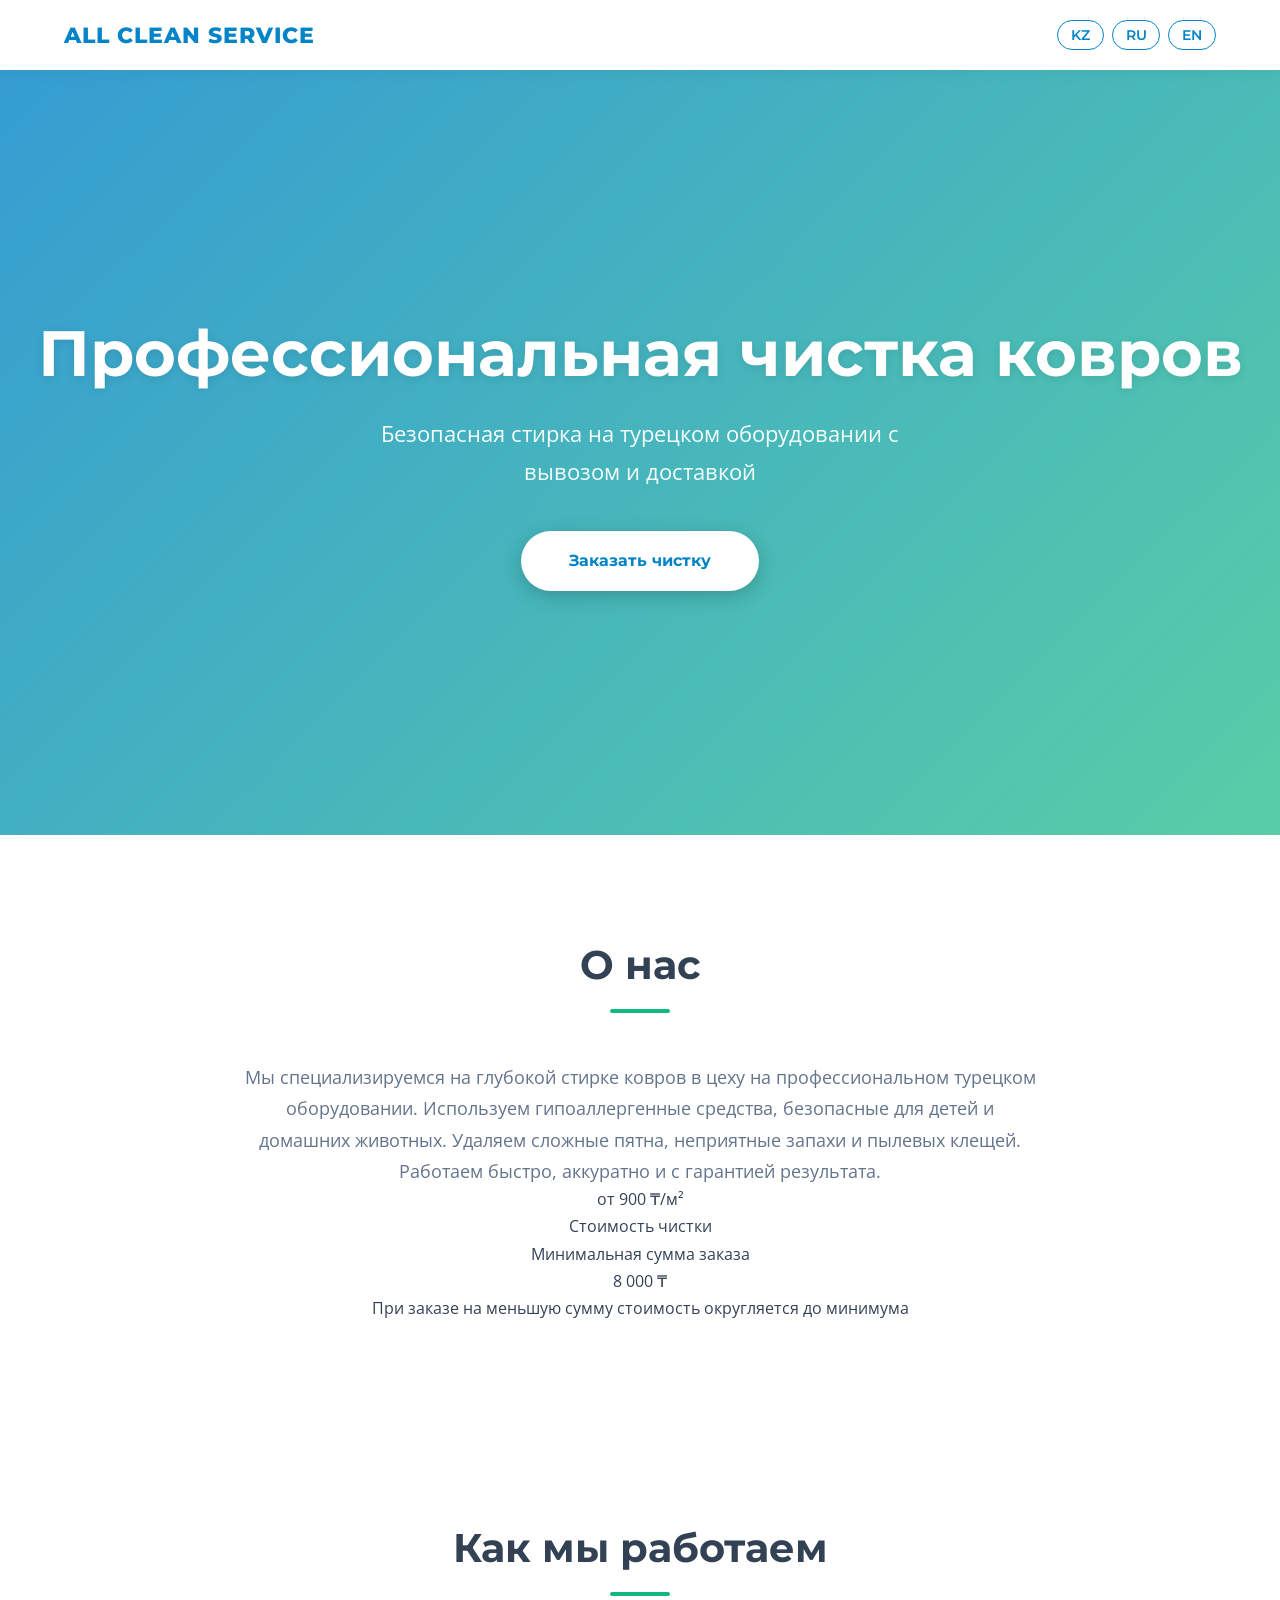
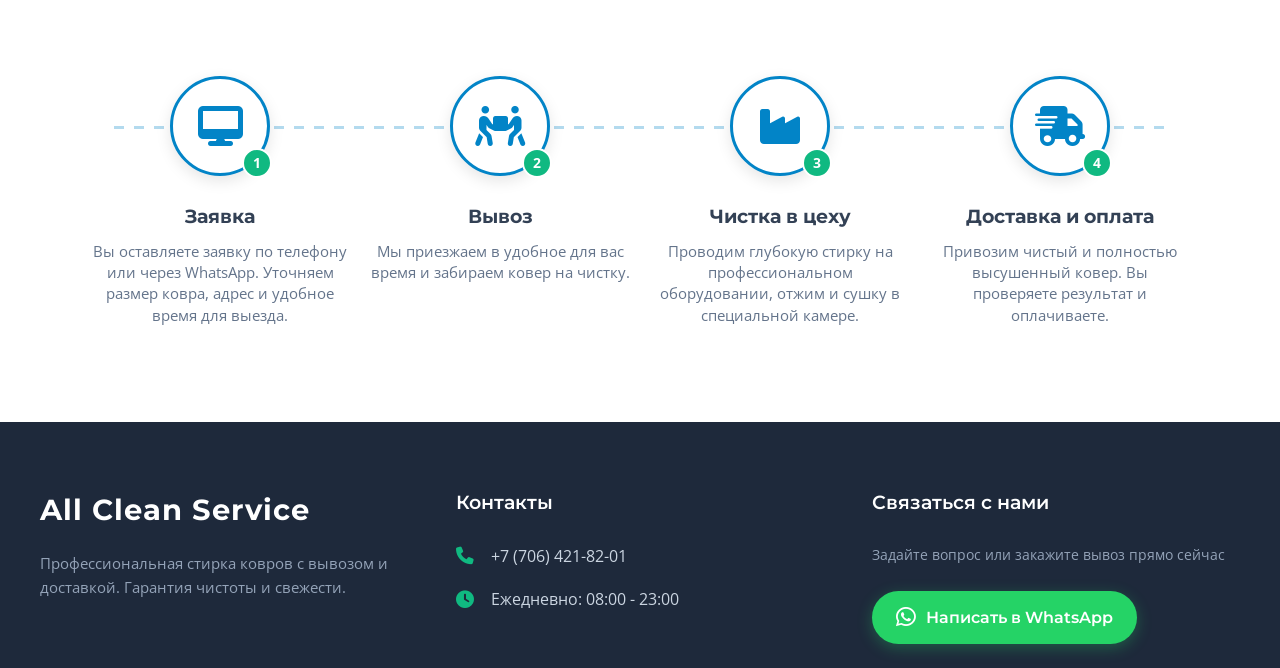
==== commit 22e156ae: "Change minimum order amount from 10,000 to 8,000 ₸" ====
--- a/index.html
+++ b/index.html
@@ -88,7 +88,7 @@
                              data-lang-en="Minimum order amount">
                             Минимальная сумма заказа
                         </div>
-                        <div class="min-amount">10 000 ₸</div>
+                        <div class="min-amount">8 000 ₸</div>
                         <div class="min-desc" 
                              data-lang-ru="При заказе на меньшую сумму стоимость округляется до минимума" 
                              data-lang-kz="Аз сомаға тапсырыс бергенде құн минимумға дейін дөңгелектенеді" 
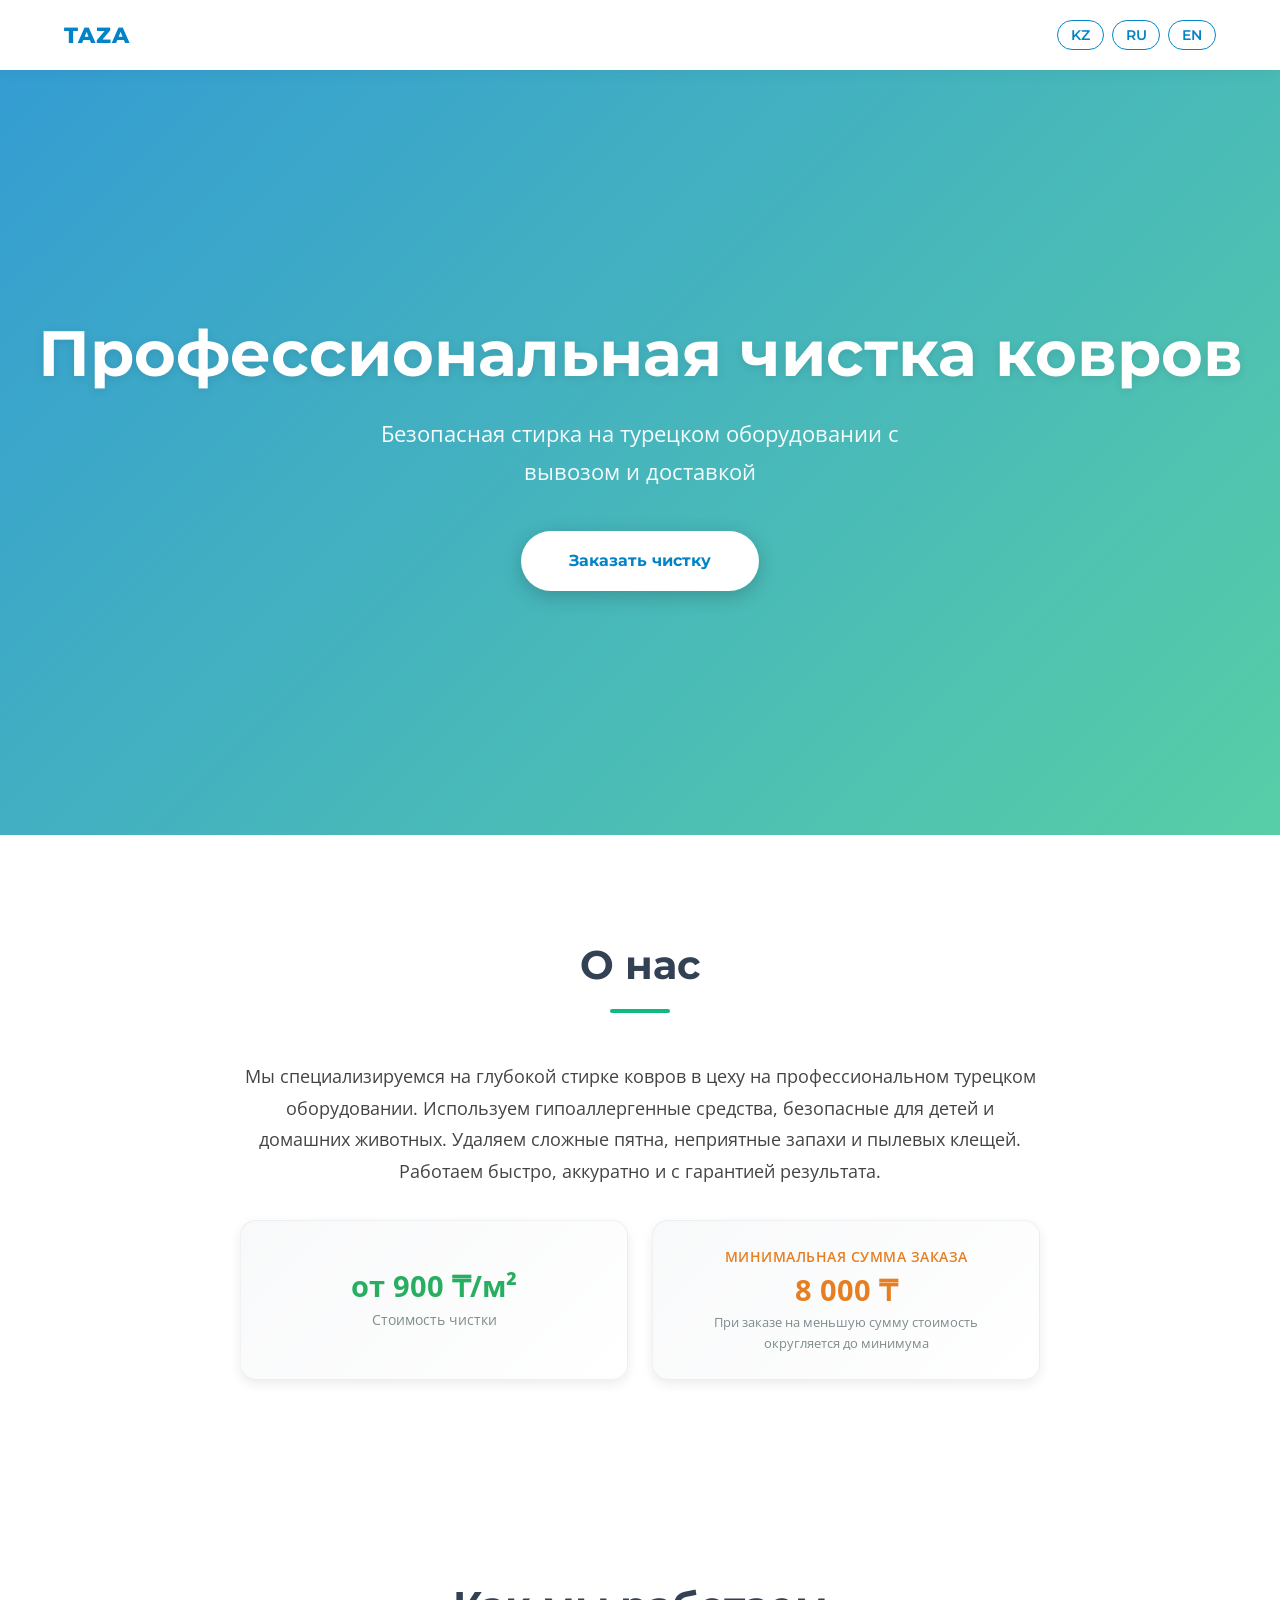
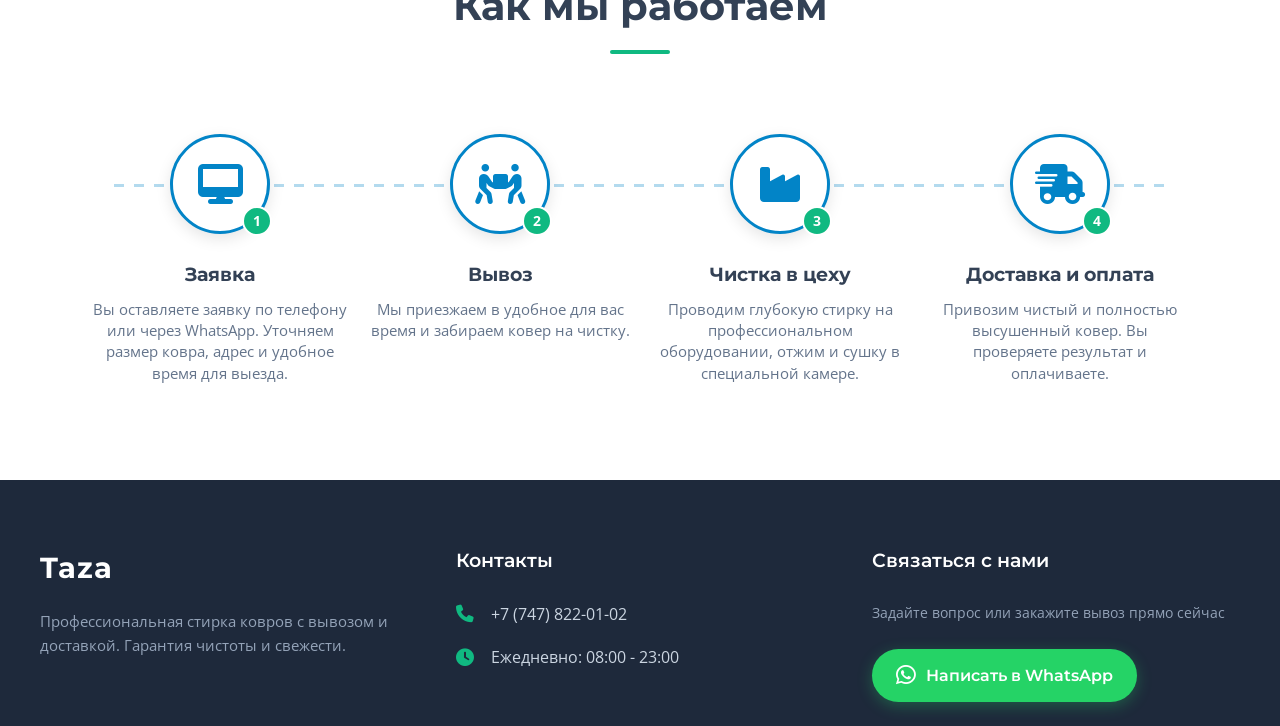
==== commit 15df29ed: "Change title and logo from 'All Clean Service' to 'Taza'" ====
--- a/index.html
+++ b/index.html
@@ -4,7 +4,7 @@
     <meta charset="UTF-8">
     <meta name="viewport" content="width=device-width, initial-scale=1.0, viewport-fit=cover">
     <meta name="theme-color" content="#f5ede4">
-    <title>All Clean Service</title>
+    <title>Taza</title>
 <link rel="preconnect" href="https://fonts.googleapis.com">
 <link rel="preconnect" href="https://fonts.gstatic.com" crossorigin>
 
@@ -14,7 +14,7 @@
 </head>
 <body>
     <nav class="navbar">
-        <div class="logo">All Clean Service</div>
+        <div class="logo">Taza</div>
         <div class="lang-switch">
             <button onclick="setLang('kz')">KZ</button>
             <button onclick="setLang('ru')">RU</button>
@@ -161,7 +161,7 @@
         
         <!-- Колонка 1: Логотип и описание -->
         <div class="footer-col">
-            <div class="footer-logo">All Clean Service</div>
+            <div class="footer-logo">Taza</div>
             <p class="footer-desc" 
                data-lang-ru="Профессиональная стирка ковров с вывозом и доставкой. Гарантия чистоты и свежести." 
                data-lang-kz="Кілемдерді алып кету және жеткізу арқылы кәсіби жуу. Тазалық пен балғындық кепілдігі." 
@@ -176,7 +176,7 @@
             <ul class="contact-list">
                 <li>
                     <i class="fa-solid fa-phone"></i>
-                    <a href="tel:+77064218201">+7 (706) 421-82-01</a>
+                    <a href="tel:+77064218201">+7 (747) 822-01-02</a>
                 </li>
                 <li>
                     <i class="fa-solid fa-clock"></i>
@@ -191,7 +191,7 @@
             <p class="footer-subtext" data-lang-ru="Задайте вопрос или закажите вывоз прямо сейчас" data-lang-kz="Сұрақ қойыңыз немесе қазір тапсырыс беріңіз" data-lang-en="Ask a question or order now">Задайте вопрос или закажите вывоз прямо сейчас</p>
             
             <!-- ВАЖНО: Замените номер телефона после wa.me/ на свой (без плюса, начиная с 7) -->
-            <a href="https://wa.me/77064218201" class="whatsapp-btn" target="_blank">
+            <a href="https://wa.me/77478220102" class="whatsapp-btn" target="_blank">
                 <i class="fa-brands fa-whatsapp"></i> 
                 <span data-lang-ru="Написать в WhatsApp" data-lang-kz="WhatsApp-қа жазу" data-lang-en="Chat on WhatsApp">Написать в WhatsApp</span>
             </a>
--- a/styles.css
+++ b/styles.css
@@ -471,3 +471,120 @@
     .gallery-grid { grid-template-columns: 1fr; }
     .navbar { flex-wrap: wrap; gap: 1rem; justify-content: center; }
 }
+/* About Section Styling */
+.about-text-wrapper {
+    max-width: 800px;
+    margin: 0 auto;
+}
+
+.about-text {
+    font-size: 1.1rem;
+    line-height: 1.8;
+    color: #444;
+    margin-bottom: 2rem;
+    text-align: center;
+}
+
+/* Price Block Styling */
+.price-block {
+    display: flex;
+    flex-wrap: wrap;
+    gap: 1.5rem;
+    justify-content: center;
+    margin-top: 1.5rem;
+}
+
+.price-card,
+.min-order-card {
+    background: linear-gradient(135deg, #f8f9fa 0%, #ffffff 100%);
+    border-radius: 16px;
+    padding: 1.5rem;
+    flex: 1;
+    min-width: 220px;
+    display: flex;
+    align-items: center;
+    gap: 1rem;
+    box-shadow: 0 4px 12px rgba(0, 0, 0, 0.08);
+    transition: transform 0.3s ease, box-shadow 0.3s ease;
+    border: 1px solid rgba(0, 0, 0, 0.05);
+}
+
+.price-card:hover,
+.min-order-card:hover {
+    transform: translateY(-3px);
+    box-shadow: 0 8px 20px rgba(0, 0, 0, 0.12);
+}
+
+.price-icon,
+.min-icon {
+    font-size: 2.5rem;
+    background: #f0f4f8;
+    width: 55px;
+    height: 55px;
+    display: flex;
+    align-items: center;
+    justify-content: center;
+    border-radius: 50%;
+}
+
+.price-info {
+    flex: 1;
+}
+
+.price-main {
+    font-size: 1.8rem;
+    font-weight: 700;
+    color: #27ae60;
+    line-height: 1.2;
+}
+
+.price-label {
+    font-size: 0.85rem;
+    color: #7f8c8d;
+    margin-top: 0.25rem;
+}
+
+.min-info {
+    flex: 1;
+}
+
+.min-title {
+    font-size: 0.9rem;
+    font-weight: 600;
+    color: #e67e22;
+    text-transform: uppercase;
+    letter-spacing: 0.5px;
+    margin-bottom: 0.25rem;
+}
+
+.min-amount {
+    font-size: 1.8rem;
+    font-weight: 700;
+    color: #e67e22;
+    line-height: 1.2;
+}
+
+.min-desc {
+    font-size: 0.8rem;
+    color: #7f8c8d;
+    margin-top: 0.25rem;
+}
+
+/* Responsive Design */
+@media (max-width: 550px) {
+    .price-card,
+    .min-order-card {
+        min-width: 100%;
+        justify-content: center;
+    }
+    
+    .price-main,
+    .min-amount {
+        font-size: 1.5rem;
+    }
+    
+    .about-text {
+        font-size: 1rem;
+        line-height: 1.6;
+    }
+}
